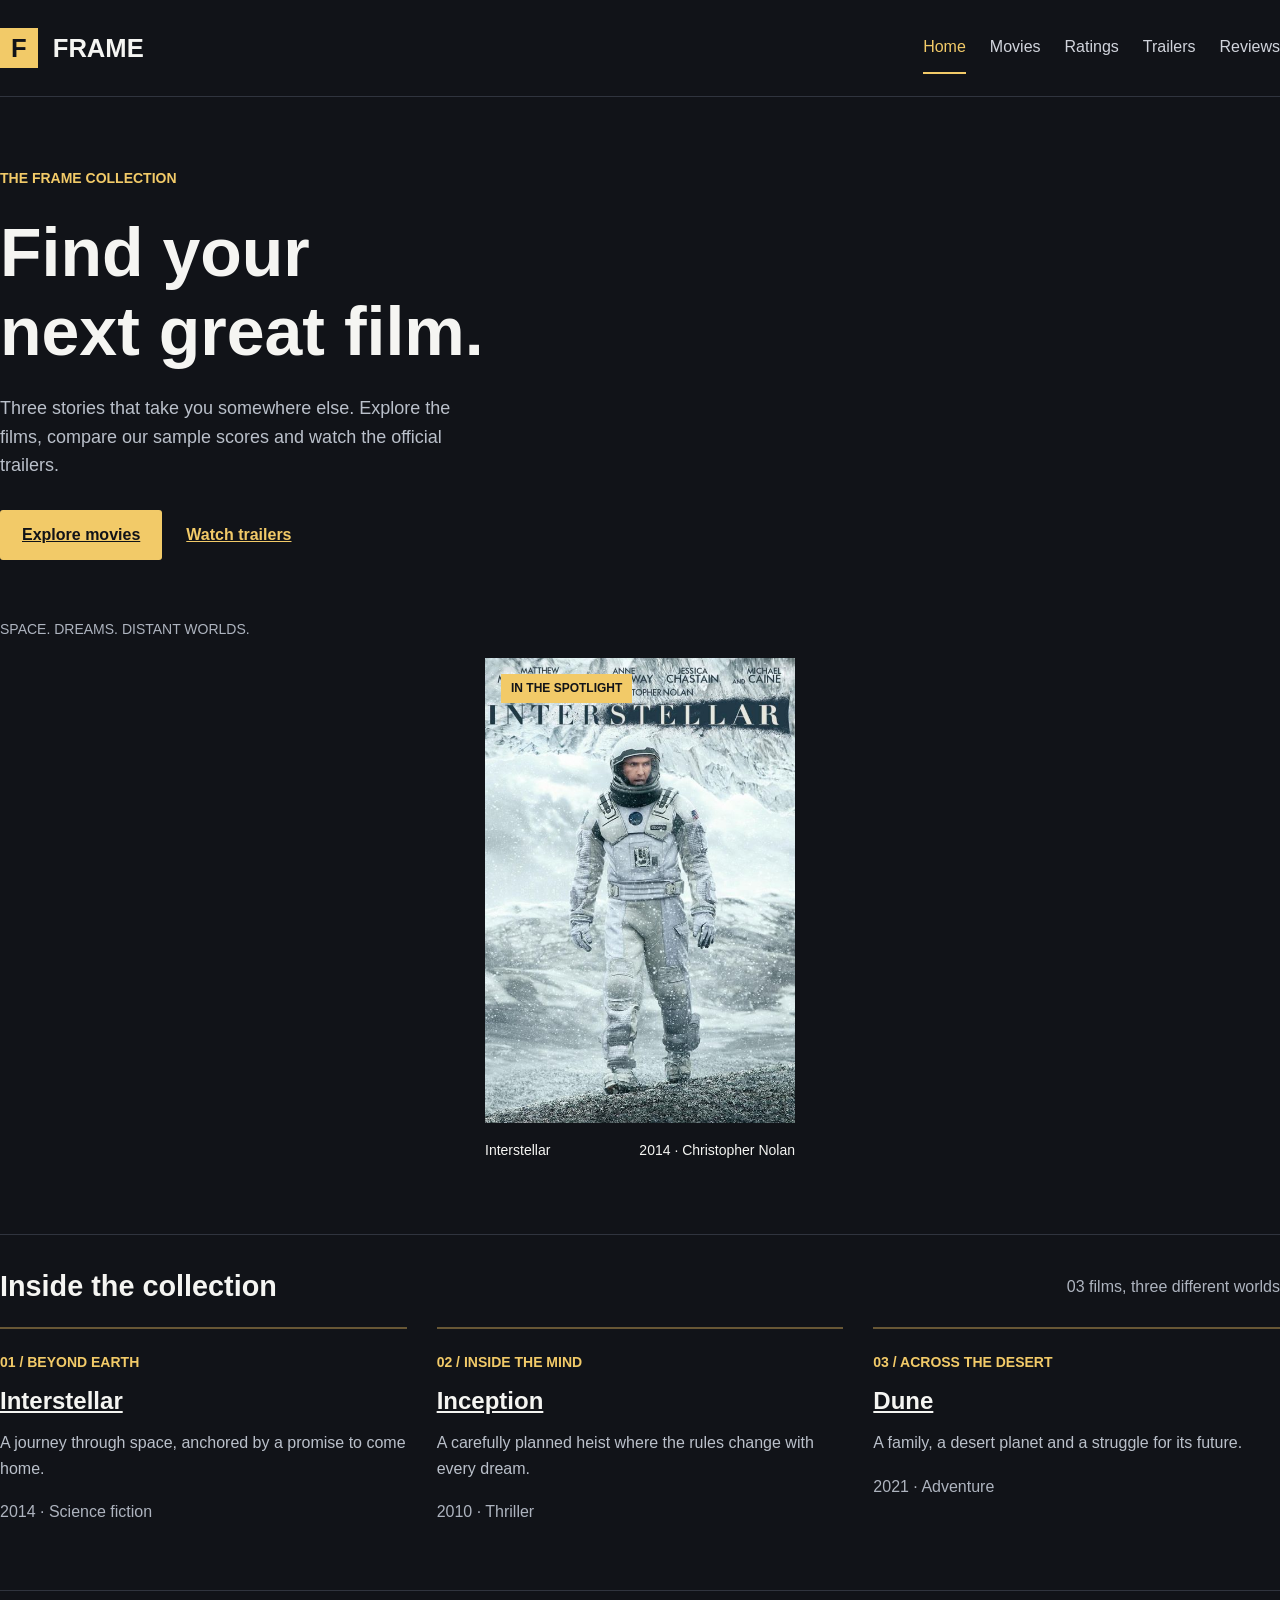
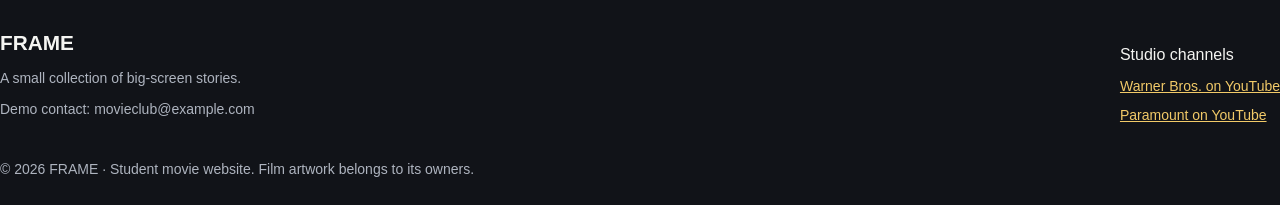
==== index.html @ 81d5b934 "Add complete FRAME movie website for Web Tech Midterm" ====
<!DOCTYPE html>
<html lang="en">
    <head>
        <meta charset="UTF-8">
        <meta name="viewport" content="width=device-width, initial-scale=1.0">
        <meta name="description" content="FRAME movie guide: film information, sample ratings, official trailers and short reviews.">
        <title>
            Home | FRAME
        </title>
        <!-- Bootstrap CSS from Week 4. Our own styles load after it. -->
        <link rel="stylesheet" href="css/bootstrap.min.css">
        <link rel="stylesheet" href="css/fonts.css">
        <link rel="stylesheet" href="css/style.css">
    </head>
    <body>
        <!-- Week 3: Flexbox aligns the logo and the navigation. -->
        <header class="site-header">
            <div class="container header-content">
                <a class="brand" href="index.html">
                    <span class="brand-mark">
                        F
                    </span>
                    FRAME
                </a>
                <nav>
                    <ul class="nav-list">
                        <li>
                            <a class="current" href="index.html">
                                Home
                            </a>
                        </li>
                        <li>
                            <a href="movies.html">
                                Movies
                            </a>
                        </li>
                        <li>
                            <a href="ratings.html">
                                Ratings
                            </a>
                        </li>
                        <li>
                            <a href="trailers.html">
                                Trailers
                            </a>
                        </li>
                        <li>
                            <a href="reviews.html">
                                Reviews
                            </a>
                        </li>
                    </ul>
                </nav>
            </div>
        </header>
        <main class="container">
            <!-- Week 4: Bootstrap's 12-column grid makes this section responsive. -->
            <section class="hero row align-items-center">
                <div class="col-12 col-md-7 hero-copy">
                    <p class="eyebrow">
                        THE FRAME COLLECTION
                    </p>
                    <h1 id="home-title">
                        Find your
                        <br>
                        next great film.
                    </h1>
                    <p class="hero-description">
                        Three stories that take you somewhere else. Explore the films, compare our sample scores and watch the official trailers.
                    </p>
                    <div class="button-row">
                        <a class="btn btn-warning" href="movies.html">
                            Explore movies
                        </a>
                        <a class="text-link" href="trailers.html">
                            Watch trailers
                        </a>
                    </div>
                    <p class="hero-caption">
                        SPACE. DREAMS. DISTANT WORLDS.
                    </p>
                </div>
                <div class="col-12 col-md-5">
                    <!-- Week 2: the label is positioned relative to this box. -->
                    <div class="featured-poster">
                        <img src="images/interstellar.jpg" alt="Official Interstellar film poster" width="555" height="833">
                        <span class="poster-label">
                            IN THE SPOTLIGHT
                        </span>
                    </div>
                    <div class="featured-caption">
                        <span>
                            Interstellar
                        </span>
                        <span>
                            2014 · Christopher Nolan
                        </span>
                    </div>
                </div>
            </section>
            <section class="home-section">
                <div class="section-heading">
                    <h2 id="collection-title">
                        Inside the collection
                    </h2>
                    <span class="muted">
                        03 films, three different worlds
                    </span>
                </div>
                <!-- Week 3: a simple CSS Grid with three columns. -->
                <div class="collection-grid">
                    <article class="collection-item">
                        <span class="item-number">
                            01 / BEYOND EARTH
                        </span>
                        <h3>
                            <a href="movies.html#interstellar">
                                Interstellar
                            </a>
                        </h3>
                        <p>
                            A journey through space, anchored by a promise to come home.
                        </p>
                        <span class="muted">
                            2014 · Science fiction
                        </span>
                    </article>
                    <article class="collection-item">
                        <span class="item-number">
                            02 / INSIDE THE MIND
                        </span>
                        <h3>
                            <a href="movies.html#inception">
                                Inception
                            </a>
                        </h3>
                        <p>
                            A carefully planned heist where the rules change with every dream.
                        </p>
                        <span class="muted">
                            2010 · Thriller
                        </span>
                    </article>
                    <article class="collection-item">
                        <span class="item-number">
                            03 / ACROSS THE DESERT
                        </span>
                        <h3>
                            <a href="movies.html#dune">
                                Dune
                            </a>
                        </h3>
                        <p>
                            A family, a desert planet and a struggle for its future.
                        </p>
                        <span class="muted">
                            2021 · Adventure
                        </span>
                    </article>
                </div>
            </section>
        </main>
        <footer class="site-footer">
            <div class="container footer-content">
                <div>
                    <a class="brand footer-brand" href="index.html">
                        FRAME
                    </a>
                    <p class="footer-note">
                        A small collection of big-screen stories.
                    </p>
                    <p class="footer-note">
                        Demo contact: movieclub@example.com
                    </p>
                </div>
                <div class="footer-links">
                    <p>
                        Studio channels
                    </p>
                    <a href="https://www.youtube.com/user/WarnerBrosPictures/">
                        Warner Bros. on YouTube
                    </a>
                    <a href="https://www.youtube.com/@paramountpictures">
                        Paramount on YouTube
                    </a>
                </div>
            </div>
            <div class="container copyright text-center">
                © 2026 FRAME · Student movie website. Film artwork belongs to its owners.
            </div>
        </footer>
    </body>
</html>
---- css/fonts.css ----
/* Google Fonts: locally hosted Roboto for offline use. */
@font-face {
  font-family: 'Roboto';
  font-style: normal;
  font-weight: 400;
  font-stretch: normal;
  font-display: swap;
  src: url(../fonts/roboto-regular.ttf) format('truetype');
}
@font-face {
  font-family: 'Roboto';
  font-style: normal;
  font-weight: 700;
  font-stretch: normal;
  font-display: swap;
  src: url(../fonts/roboto-bold.ttf) format('truetype');
}
---- css/style.css ----
/* Midterm requirement: CSS variables. This is an agreed addition to the slides. */
:root {
    --page-background: #111318;
    --text-color: #f5f5f2;
    --accent-color: #f2ca68;
    --muted-color: #aeb4bf;
}

/* Week 2: external CSS, basic selectors, text formatting and box model. */
* {
    box-sizing: border-box;
}

body {
    margin: 0;
    background-color: var(--page-background);
    color: var(--text-color);
    font-family: 'Roboto', Arial, sans-serif;
    font-size: 16px;
    line-height: 1.6;
}

a {
    color: var(--accent-color);
}

h1, h2, h3 {
    font-weight: 700;
    line-height: 1.15;
}

h1 {
    font-size: 3.5rem;
    margin-bottom: 20px;
}

h2 {
    font-size: 1.8rem;
    margin-bottom: 18px;
}

h3 {
    font-size: 1.5rem;
}

p {
    margin-bottom: 18px;
}

.muted, .director, .movie-meta, .footer-note, .copyright {
    color: var(--muted-color);
}

/* Week 3: Flexbox for the header, navigation and small groups of links. */
.site-header {
    border-bottom: 1px solid #30343e;
}

.header-content, .nav-list, .button-row, .section-heading,
.featured-caption, .movie-meta, .movie-links, .review-heading, .footer-content {
    display: flex;
    align-items: center;
    justify-content: space-between;
    gap: 24px;
}

.header-content {
    min-height: 96px;
}

.brand {
    color: #f5f5f2;
    text-decoration: none;
    font-size: 1.6rem;
    font-weight: bold;
}

.brand-mark {
    display: inline-block;
    background-color: #f2ca68;
    color: #111318;
    padding: 0 11px;
    margin-right: 8px;
}

.nav-list {
    padding: 0;
    margin: 0;
    list-style: none;
    flex-wrap: wrap;
}

.nav-list a {
    display: inline-block;
    color: #d1d4dc;
    text-decoration: none;
    padding: 12px 0;
    border-bottom: 2px solid transparent;
}

.nav-list .current {
    color: #f2ca68;
    border-color: #f2ca68;
}

main {
    min-height: 65vh;
}

.hero {
    padding-top: 56px;
    padding-bottom: 60px;
}

.hero-copy {
    padding-right: 64px;
}

.eyebrow, .item-number {
    color: #f2ca68;
    font-size: 0.875rem;
    font-weight: bold;
}

.hero h1 {
    font-size: 4.25rem;
    margin: 24px 0;
}

.hero-description {
    color: #bac0ca;
    font-size: 1.125rem;
    max-width: 480px;
    margin-bottom: 30px;
}

.button-row {
    justify-content: flex-start;
    flex-wrap: wrap;
}

.btn {
    padding: 12px 22px;
    border-radius: 3px;
    font-weight: bold;
}

.btn-warning {
    background-color: #f2ca68;
    border-color: #f2ca68;
    color: #111318;
}

.text-link {
    font-weight: bold;
}

.hero-caption {
    color: #aeb4bf;
    margin-top: 58px;
    font-size: 0.875rem;
}

/* Week 2: relative parent and absolute label. */
.featured-poster {
    position: relative;
    max-width: 310px;
    margin-left: auto;
    margin-right: auto;
}

.featured-poster img {
    display: block;
    width: 100%;
    height: auto;
}

.poster-label {
    position: absolute;
    top: 16px;
    left: 16px;
    background-color: #f2ca68;
    color: #111318;
    padding: 5px 10px;
    font-size: 0.75rem;
    font-weight: bold;
}

.featured-caption {
    max-width: 310px;
    margin: 16px auto 0;
    font-size: 0.875rem;
    flex-wrap: wrap;
    gap: 2px;
}

.featured-caption span {
    display: block;
}

.home-section {
    border-top: 1px solid #30343e;
    padding-top: 35px;
    margin-top: 12px;
    margin-bottom: 65px;
}

.section-heading {
    margin-bottom: 24px;
    flex-wrap: wrap;
    gap: 8px;
}

.section-heading h2 {
    margin: 0;
}

/* Week 3: Grid makes three equal columns. */
.collection-grid, .movie-grid {
    display: grid;
    grid-template-columns: repeat(3, 1fr);
    gap: 30px;
}

.collection-item {
    border-top: 2px solid #685735;
    padding-top: 20px;
}

.collection-item h3 {
    margin: 12px 0;
}

.collection-item h3 a {
    color: #f5f5f2;
}

.collection-item p {
    color: #bac0ca;
}

.page-intro {
    padding: 52px 0 30px;
    max-width: 700px;
}

.page-intro p {
    color: #bac0ca;
}

.page-intro .eyebrow {
    color: #f2ca68;
}

.movie-grid {
    margin-bottom: 70px;
}

.movie-poster {
    width: 100%;
    height: auto;
    display: block;
}

.movie-meta {
    margin: 18px 0 10px;
    align-items: flex-start;
    font-size: 0.875rem;
    gap: 12px;
}

.movie-card h2 {
    margin-bottom: 10px;
}

.director {
    font-size: 0.875rem;
}

.movie-links {
    flex-wrap: wrap;
    justify-content: flex-start;
    gap: 16px;
    font-weight: bold;
}

.table-wrap {
    overflow-x: auto;
    margin: 28px 0 45px;
}

.ratings-table {
    width: 100%;
    min-width: 560px;
    border-collapse: collapse;
}

.ratings-table th, .ratings-table td {
    padding: 22px 16px;
    text-align: left;
    border-bottom: 1px solid #363b45;
}

.ratings-table thead {
    background-color: #242832;
    color: #bac0ca;
}

.ratings-table caption {
    color: #aeb4bf;
    padding-top: 15px;
}

/* Midterm requirement: a pseudo-class styles every second table row. */
.ratings-table tbody tr:nth-child(even) {
    background-color: #191d25;
}

.rating-score {
    color: #f2ca68;
    font-weight: bold;
    white-space: nowrap;
}

.reading-list {
    padding-left: 20px;
}

.reading-list li {
    margin-bottom: 14px;
}

.trailer-item {
    border-top: 1px solid #30343e;
    padding-top: 30px;
    padding-bottom: 30px;
}

.trailer-poster {
    width: 100%;
    height: auto;
    max-width: 220px;
}

.trailer-copy {
    padding-left: 36px;
}

.trailer-copy p {
    max-width: 650px;
}

.reviews-list {
    padding-right: 44px;
}

.review-item {
    border-top: 1px solid #30343e;
    padding: 28px 0;
}

.review-heading {
    align-items: flex-start;
    flex-wrap: wrap;
    gap: 8px;
    margin-bottom: 18px;
}

.review-heading h2 {
    margin: 0;
}

.review-form-box {
    background-color: #1c2028;
    padding: 28px;
    margin-bottom: 60px;
    border-top: 3px solid #f2ca68;
}

#review-form label {
    display: block;
    margin: 18px 0 8px;
    font-weight: bold;
}

#review-form input, #review-form select, #review-form textarea {
    display: block;
    width: 100%;
    padding: 11px;
    background-color: #f5f5f2;
    color: #171a22;
    border: 1px solid #c9cbd1;
    border-radius: 3px;
    font-family: 'Roboto', Arial, sans-serif;
    font-size: 1rem;
}

.site-footer {
    border-top: 1px solid #30343e;
    margin-top: 30px;
    padding-top: 35px;
    padding-bottom: 24px;
}

.footer-content {
    align-items: flex-start;
}

.footer-brand {
    font-size: 1.3rem;
}

.footer-note {
    margin: 8px 0;
    font-size: 0.875rem;
}

.footer-links p {
    margin-bottom: 8px;
}

.footer-links a {
    display: block;
    font-size: 0.875rem;
    margin-bottom: 6px;
}

.copyright {
    font-size: 0.875rem;
    margin-top: 26px;
}

/* Midterm requirement: hover and keyboard focus states. */
a:hover {
    color: #ffe3a1;
}

.nav-list a:hover {
    color: var(--accent-color);
    border-color: var(--accent-color);
}

.btn-warning:hover {
    background-color: #ffe3a1;
    border-color: #ffe3a1;
    color: #111318;
}

a:focus, button:focus, input:focus, select:focus, textarea:focus {
    outline: 3px solid var(--accent-color);
    outline-offset: 4px;
}

/* Week 4: tablet breakpoint. */
@media (max-width: 991px) {
    .hero h1 {
        font-size: 3.25rem;
    }

    .hero-copy {
        padding-right: 25px;
    }

    .header-content {
        flex-direction: column;
        gap: 8px;
        padding-top: 18px;
        padding-bottom: 16px;
    }

    .movie-grid {
        grid-template-columns: repeat(2, 1fr);
    }

    .reviews-list {
        padding-right: 12px;
    }

    .hero-caption {
        margin-top: 30px;
    }
}

/* Week 4: mobile breakpoint. */
@media (max-width: 767px) {
    .container {
        padding-left: 22px;
        padding-right: 22px;
    }

    h1, .hero h1 {
        font-size: 2.7rem;
    }

    .nav-list {
        justify-content: center;
        gap: 16px;
    }

    .nav-list a {
        font-size: 0.875rem;
        padding-top: 5px;
        padding-bottom: 5px;
    }

    .hero {
        padding-top: 35px;
        padding-bottom: 35px;
    }

    .hero-copy {
        padding-right: 12px;
        margin-bottom: 24px;
    }

    .hero h1 {
        margin-top: 16px;
    }

    .collection-grid, .movie-grid {
        grid-template-columns: 1fr;
        gap: 35px;
    }

    .movie-poster {
        max-width: 360px;
    }

    .page-intro {
        padding-top: 35px;
    }

    .trailer-copy {
        padding-left: 12px;
        margin-top: 22px;
    }

    .footer-content {
        flex-direction: column;
    }

    .review-form-box {
        padding: 22px;
    }
}
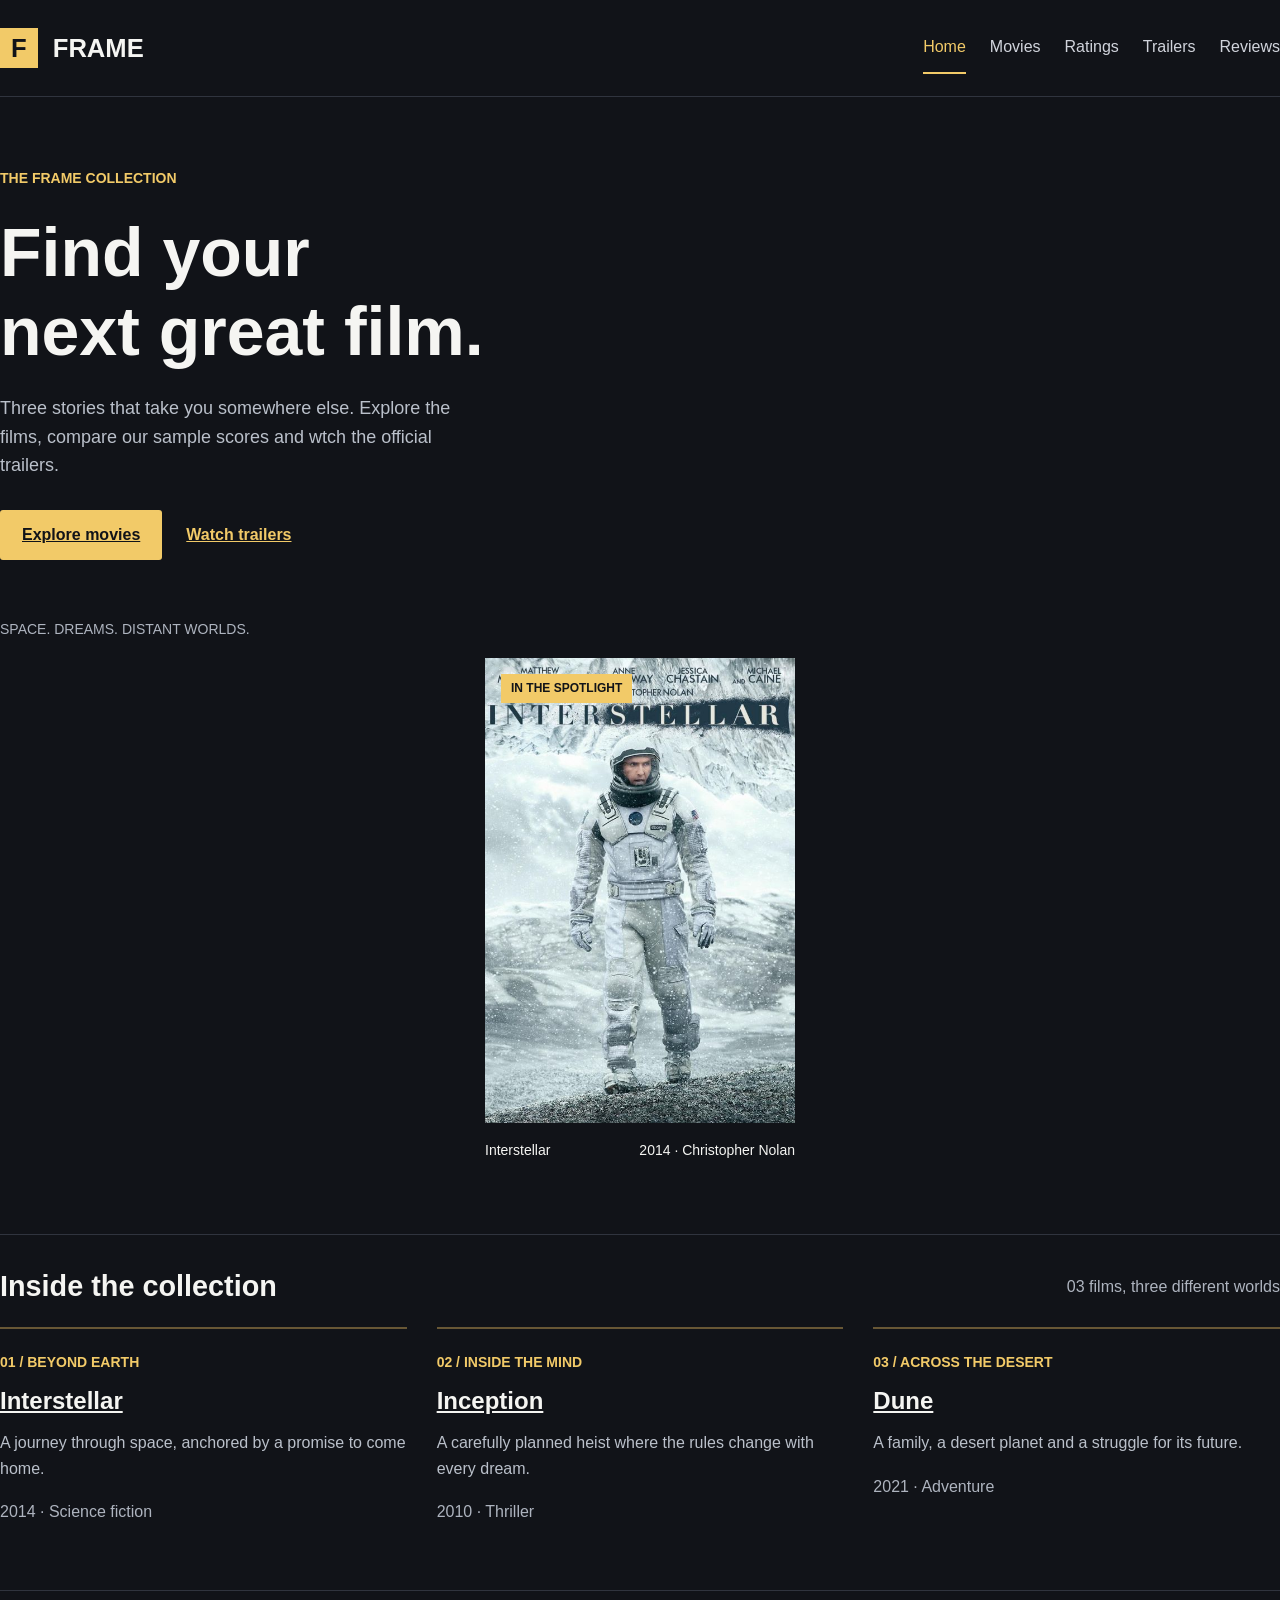
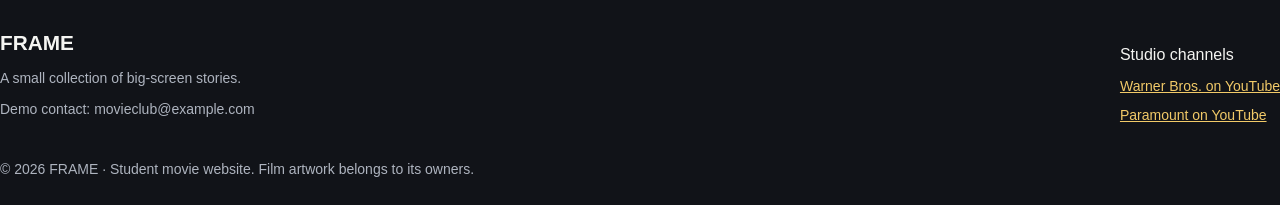
==== commit 456be6f0: "upload" ====
--- a/index.html
+++ b/index.html
@@ -7,13 +7,11 @@
         <title>
             Home | FRAME
         </title>
-        <!-- Bootstrap CSS from Week 4. Our own styles load after it. -->
         <link rel="stylesheet" href="css/bootstrap.min.css">
         <link rel="stylesheet" href="css/fonts.css">
         <link rel="stylesheet" href="css/style.css">
     </head>
     <body>
-        <!-- Week 3: Flexbox aligns the logo and the navigation. -->
         <header class="site-header">
             <div class="container header-content">
                 <a class="brand" href="index.html">
@@ -54,7 +52,6 @@
             </div>
         </header>
         <main class="container">
-            <!-- Week 4: Bootstrap's 12-column grid makes this section responsive. -->
             <section class="hero row align-items-center">
                 <div class="col-12 col-md-7 hero-copy">
                     <p class="eyebrow">
@@ -66,7 +63,7 @@
                         next great film.
                     </h1>
                     <p class="hero-description">
-                        Three stories that take you somewhere else. Explore the films, compare our sample scores and watch the official trailers.
+                        Three stories that take you somewhere else. Explore the films, compare our sample scores and wtch the official trailers.
                     </p>
                     <div class="button-row">
                         <a class="btn btn-warning" href="movies.html">
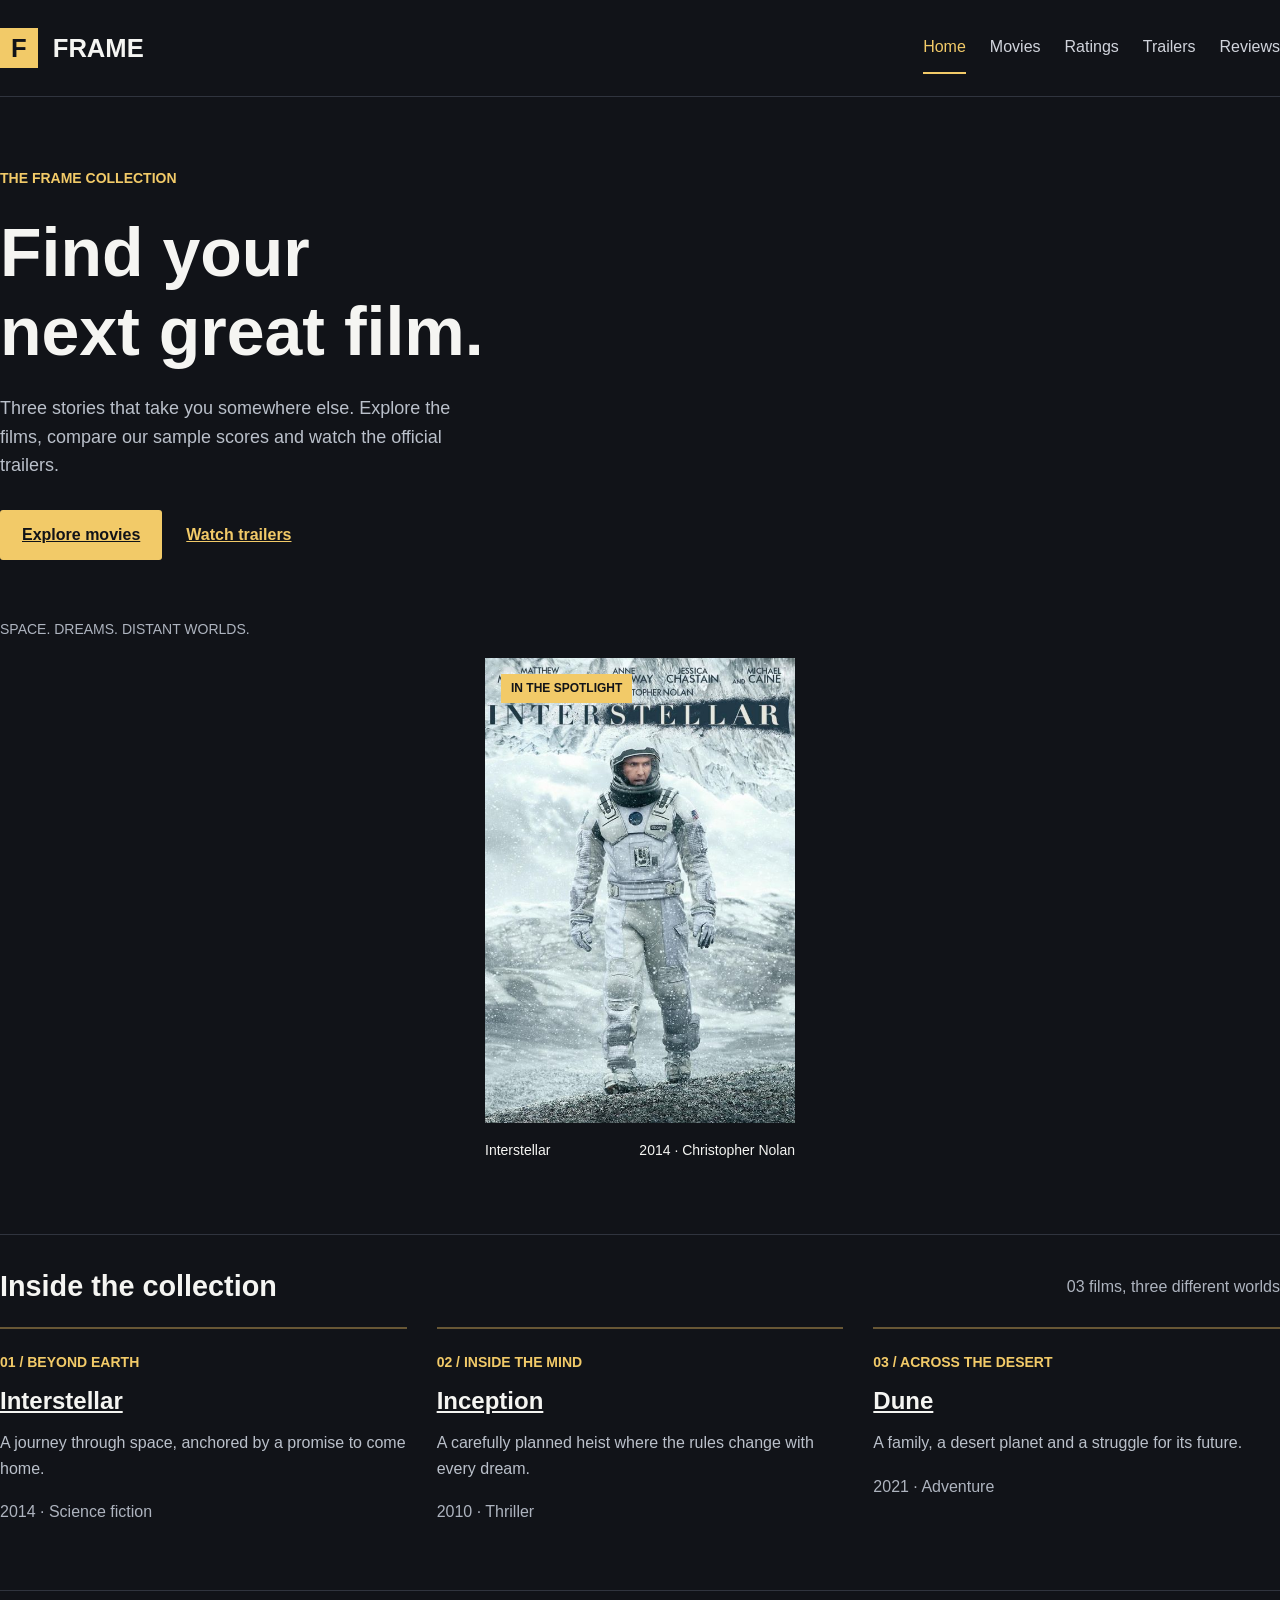
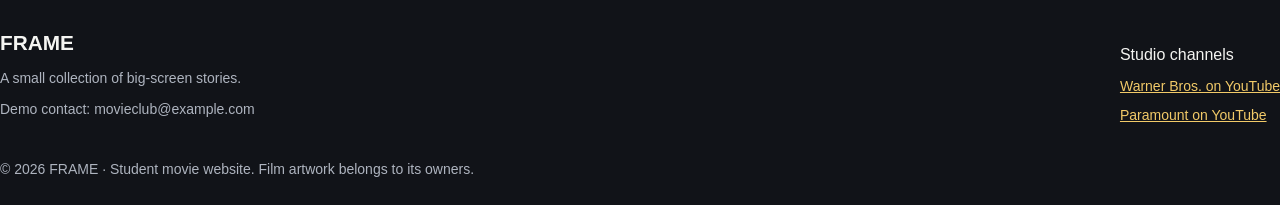
==== commit b1cc7e80: "upload" ====
--- a/index.html
+++ b/index.html
@@ -63,7 +63,7 @@
                         next great film.
                     </h1>
                     <p class="hero-description">
-                        Three stories that take you somewhere else. Explore the films, compare our sample scores and wtch the official trailers.
+                        Three stories that take you somewhere else. Explore the films, compare our sample scores and watch the official trailers.
                     </p>
                     <div class="button-row">
                         <a class="btn btn-warning" href="movies.html">
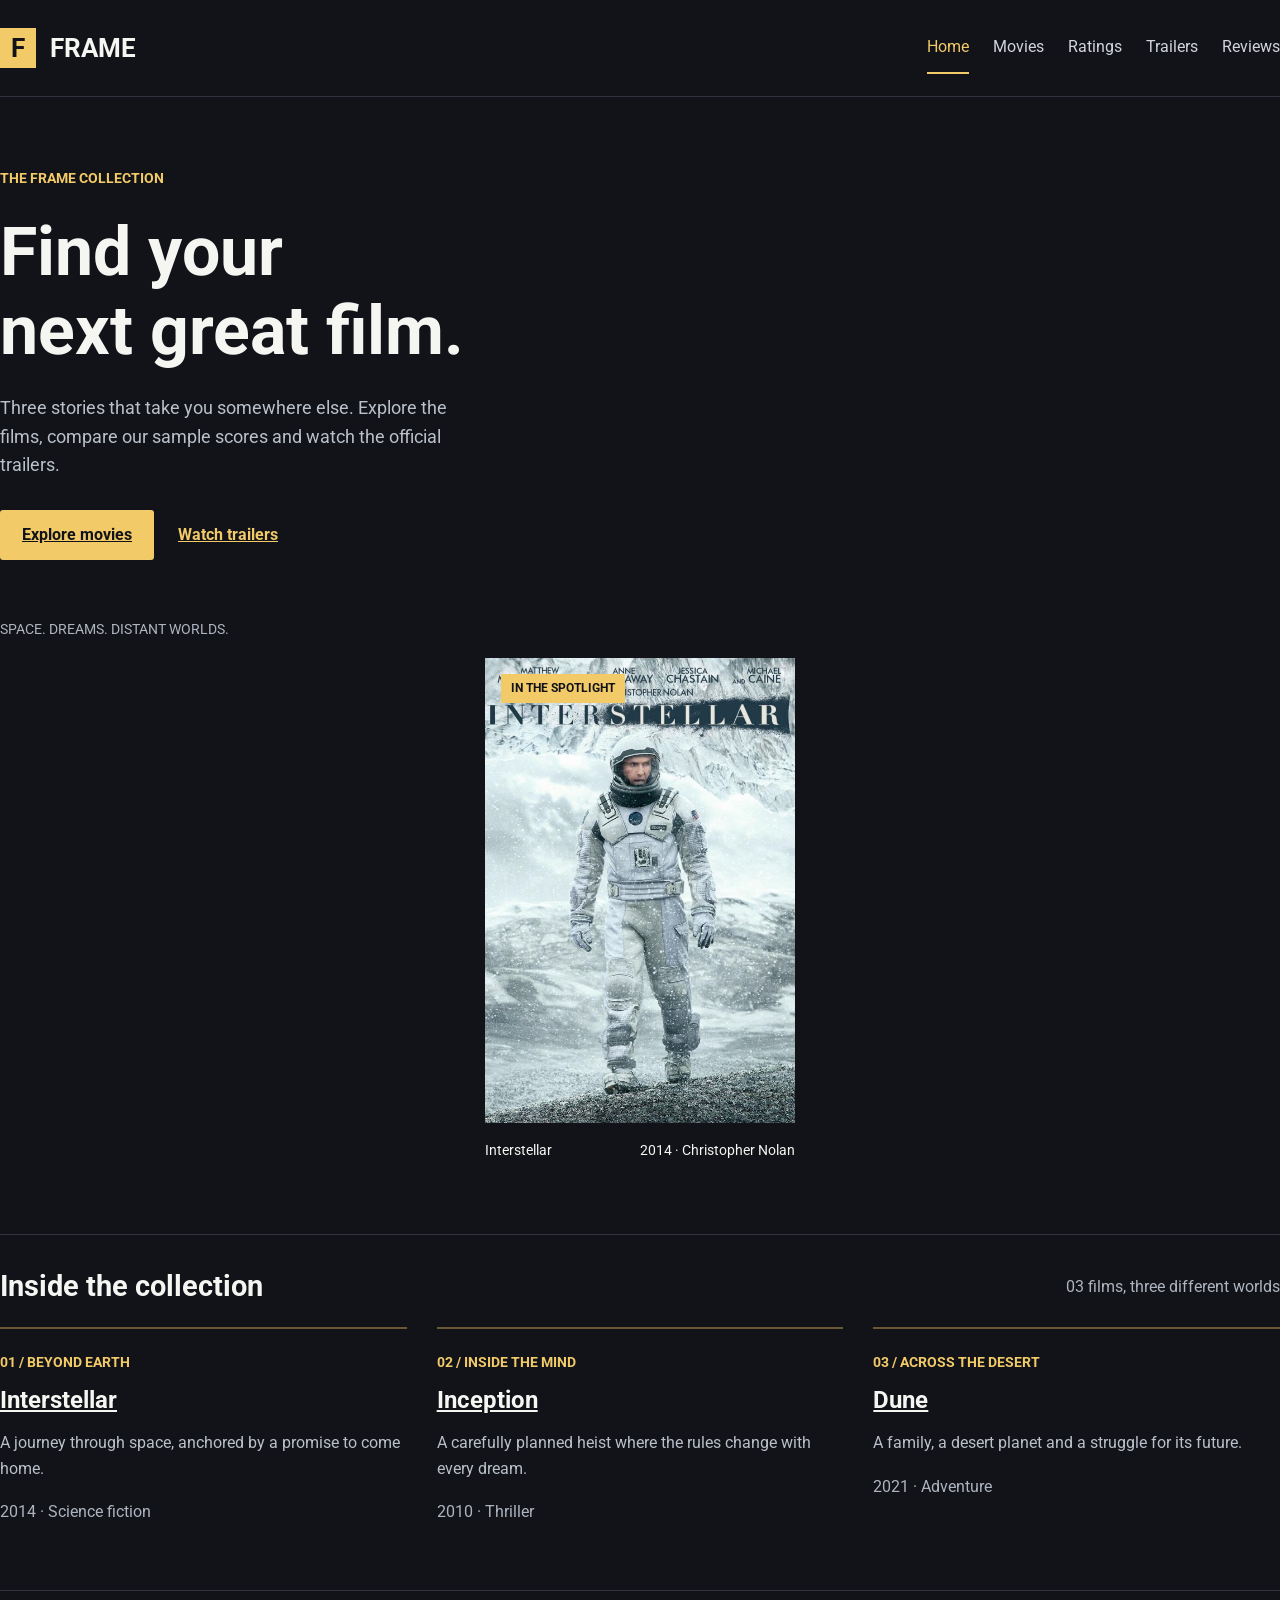
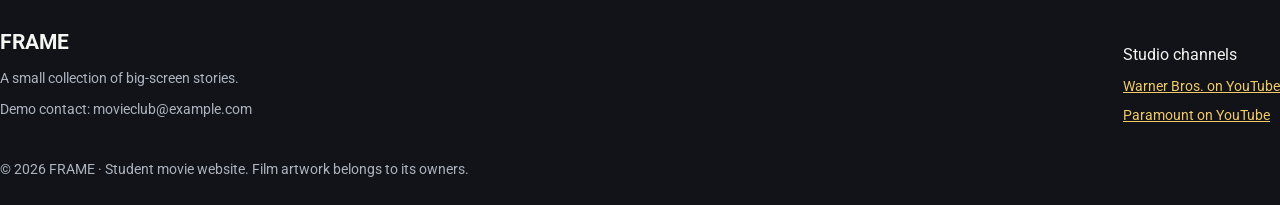
==== commit 768b4d3d: "Simplify font setup with a Google Fonts stylesheet link" ====
--- a/index.html
+++ b/index.html
@@ -8,7 +8,7 @@
             Home | FRAME
         </title>
         <link rel="stylesheet" href="css/bootstrap.min.css">
-        <link rel="stylesheet" href="css/fonts.css">
+        <link rel="stylesheet" href="https://fonts.googleapis.com/css2?family=Roboto:wght@400;700&amp;display=swap">
         <link rel="stylesheet" href="css/style.css">
     </head>
     <body>
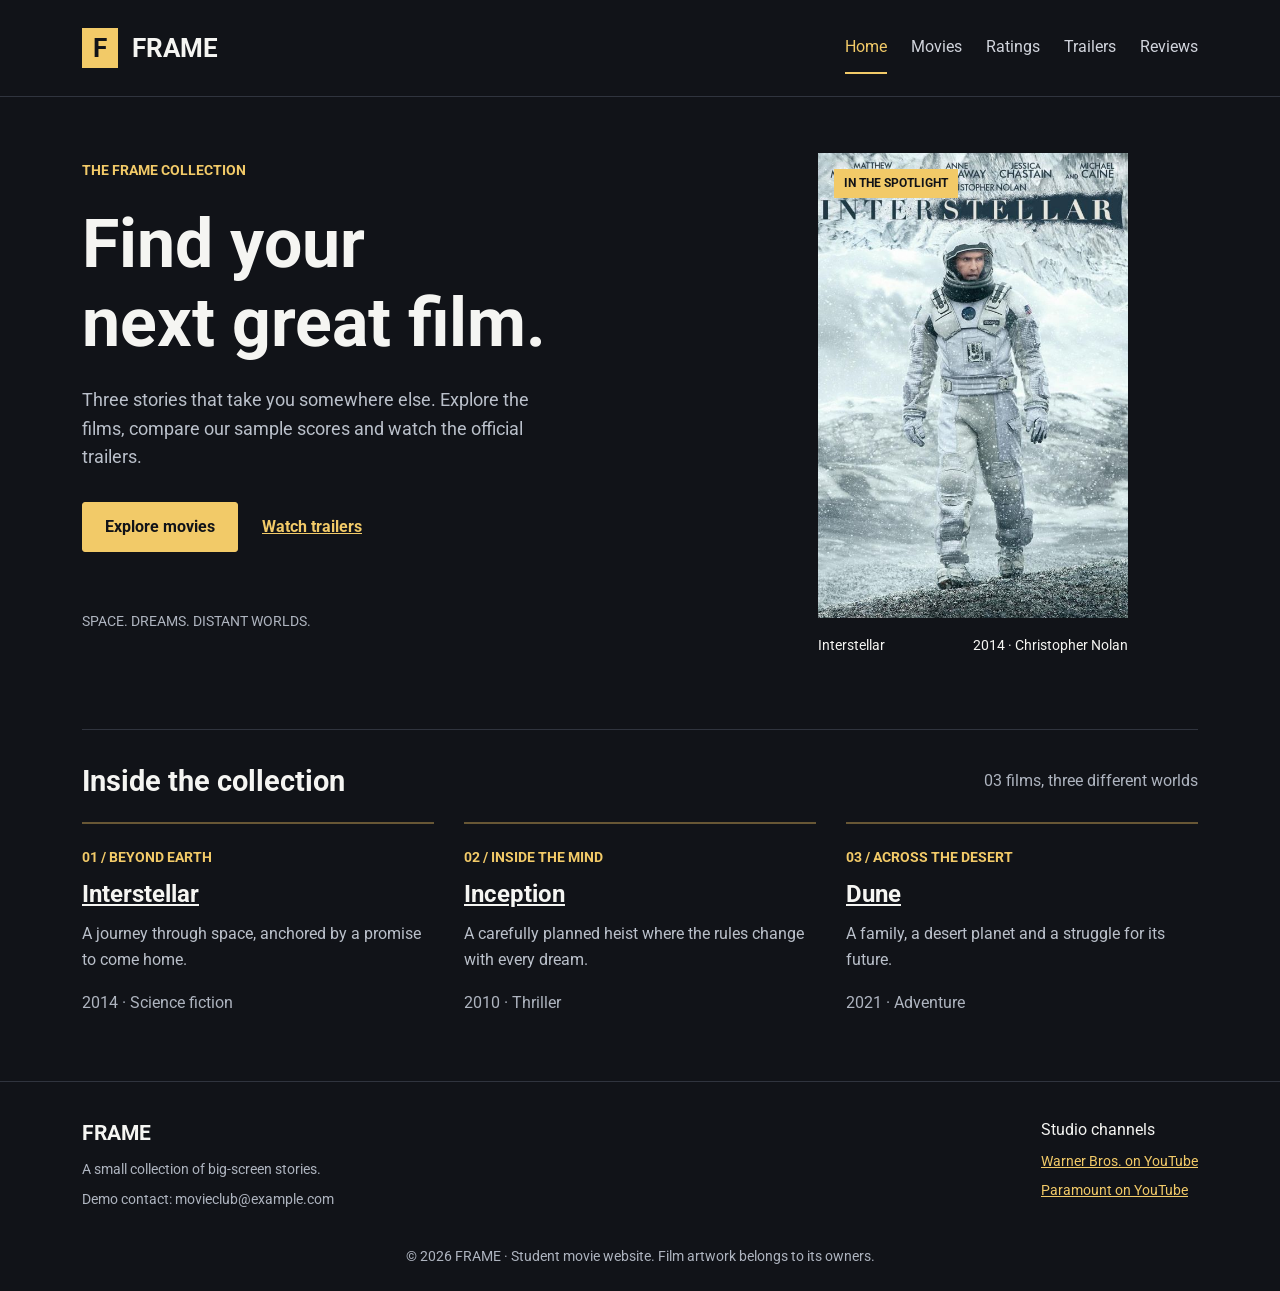
==== commit 09308b26: "upload" ====
--- a/index.html
+++ b/index.html
@@ -7,7 +7,7 @@
         <title>
             Home | FRAME
         </title>
-        <link rel="stylesheet" href="css/bootstrap.min.css">
+        <link rel="stylesheet" href="https://cdn.jsdelivr.net/npm/bootstrap@5.3.3/dist/css/bootstrap.min.css" integrity="sha384-QWTKZyjpPEjISv5WaRU9OFeRpok6YctnYmDr5pNlyT2bRjXh0JMhjY6hW+ALEwIH" crossorigin="anonymous">
         <link rel="stylesheet" href="https://fonts.googleapis.com/css2?family=Roboto:wght@400;700&amp;display=swap">
         <link rel="stylesheet" href="css/style.css">
     </head>
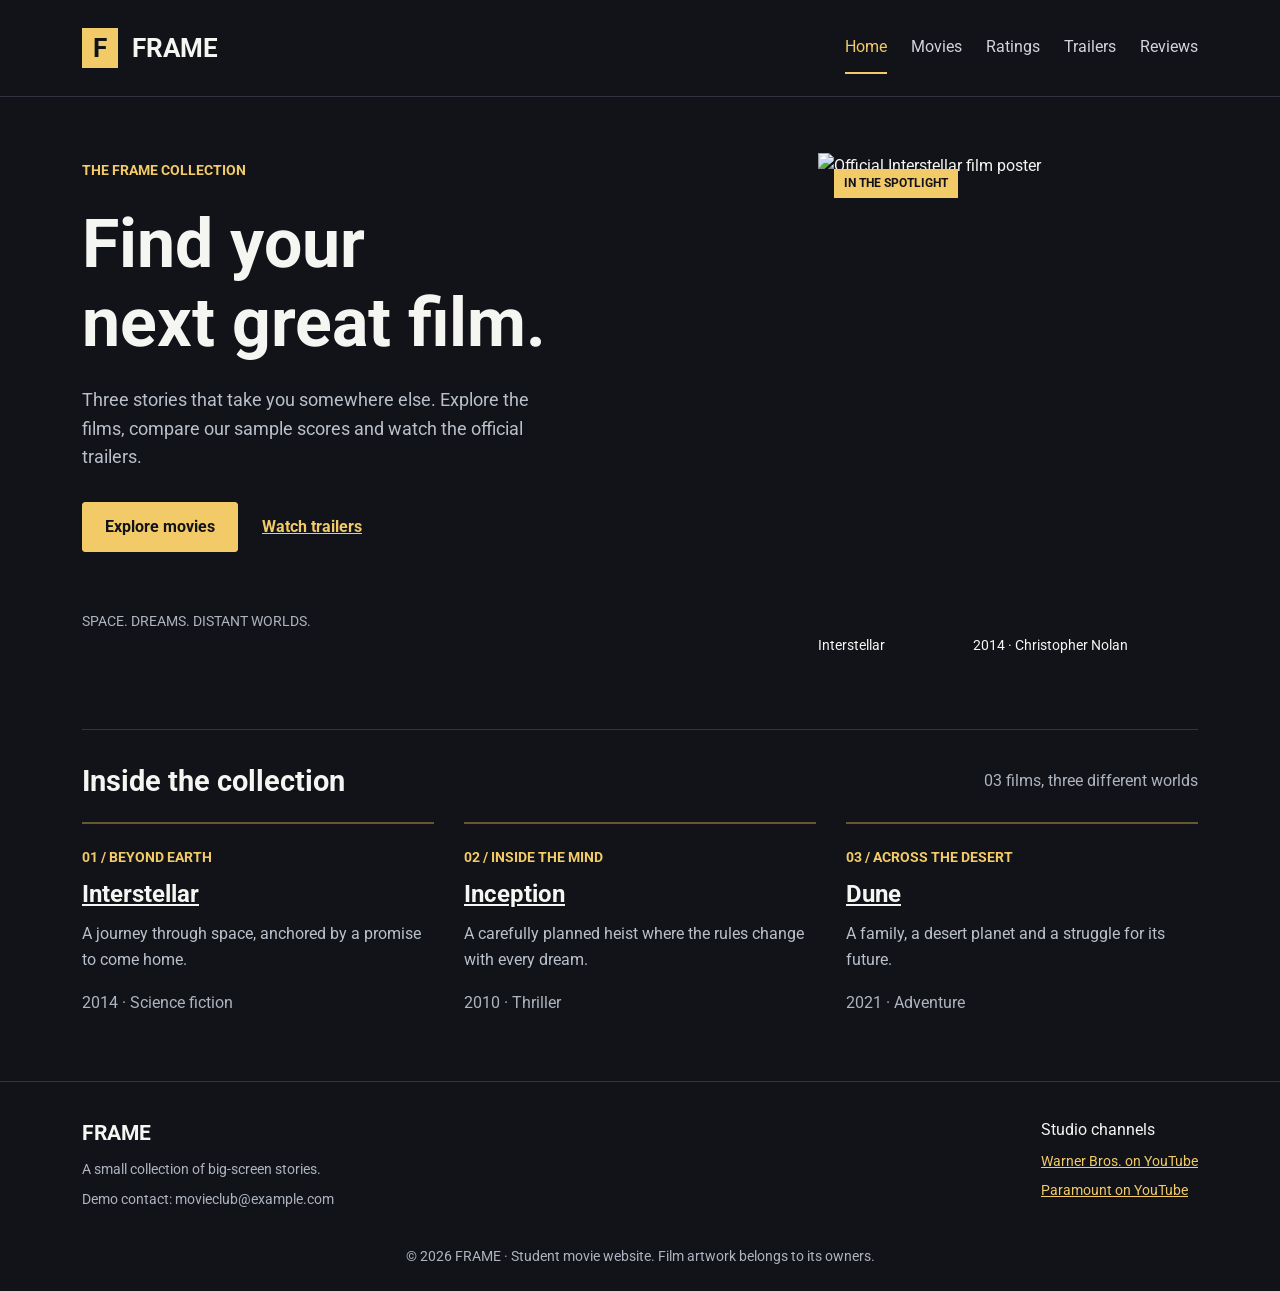
==== commit 35324bb5: "update index.html" ====
--- a/index.html
+++ b/index.html
@@ -78,7 +78,6 @@
                     </p>
                 </div>
                 <div class="col-12 col-md-5">
-                    <!-- Week 2: the label is positioned relative to this box. -->
                     <div class="featured-poster">
                         <img src="images/interstellar.jpg" alt="Official Interstellar film poster" width="555" height="833">
                         <span class="poster-label">
@@ -104,7 +103,6 @@
                         03 films, three different worlds
                     </span>
                 </div>
-                <!-- Week 3: a simple CSS Grid with three columns. -->
                 <div class="collection-grid">
                     <article class="collection-item">
                         <span class="item-number">
--- a/css/style.css
+++ b/css/style.css
@@ -1,4 +1,4 @@
-/* Midterm requirement: CSS variables. This is an agreed addition to the slides. */
+
 :root {
     --page-background: #111318;
     --text-color: #f5f5f2;
@@ -6,7 +6,6 @@
     --muted-color: #aeb4bf;
 }
 
-/* Week 2: external CSS, basic selectors, text formatting and box model. */
 * {
     box-sizing: border-box;
 }
@@ -51,7 +50,6 @@
     color: var(--muted-color);
 }
 
-/* Week 3: Flexbox for the header, navigation and small groups of links. */
 .site-header {
     border-bottom: 1px solid #30343e;
 }
@@ -161,7 +159,6 @@
     font-size: 0.875rem;
 }
 
-/* Week 2: relative parent and absolute label. */
 .featured-poster {
     position: relative;
     max-width: 310px;
@@ -215,7 +212,7 @@
     margin: 0;
 }
 
-/* Week 3: Grid makes three equal columns. */
+
 .collection-grid, .movie-grid {
     display: grid;
     grid-template-columns: repeat(3, 1fr);
@@ -311,7 +308,7 @@
     padding-top: 15px;
 }
 
-/* Midterm requirement: a pseudo-class styles every second table row. */
+
 .ratings-table tbody tr:nth-child(even) {
     background-color: #191d25;
 }
@@ -430,7 +427,6 @@
     margin-top: 26px;
 }
 
-/* Midterm requirement: hover and keyboard focus states. */
 a:hover {
     color: #ffe3a1;
 }
@@ -451,7 +447,6 @@
     outline-offset: 4px;
 }
 
-/* Week 4: tablet breakpoint. */
 @media (max-width: 991px) {
     .hero h1 {
         font-size: 3.25rem;
@@ -481,7 +476,6 @@
     }
 }
 
-/* Week 4: mobile breakpoint. */
 @media (max-width: 767px) {
     .container {
         padding-left: 22px;
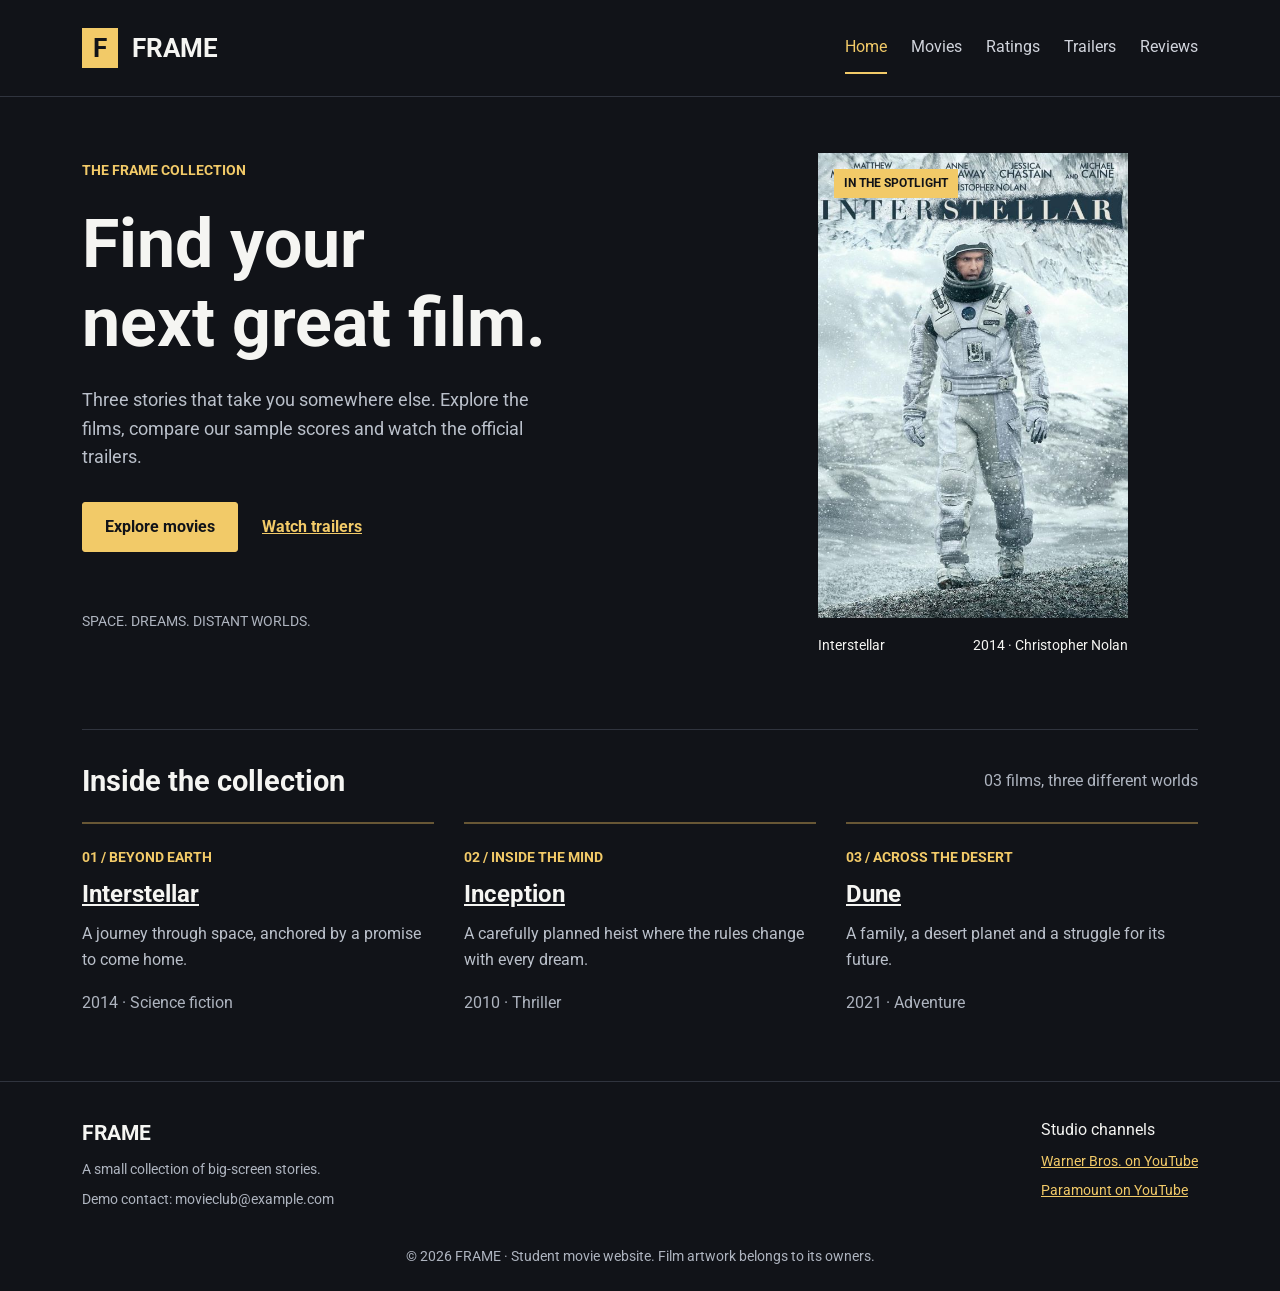
==== commit ebcd389c: "Update" ====
--- a/index.html
+++ b/index.html
@@ -79,7 +79,7 @@
                 </div>
                 <div class="col-12 col-md-5">
                     <div class="featured-poster">
-                        <img src="images/interstellar.jpg" alt="Official Interstellar film poster" width="555" height="833">
+                        <img src="interstellar.jpg" alt="Official Interstellar film poster" width="555" height="833">
                         <span class="poster-label">
                             IN THE SPOTLIGHT
                         </span>
